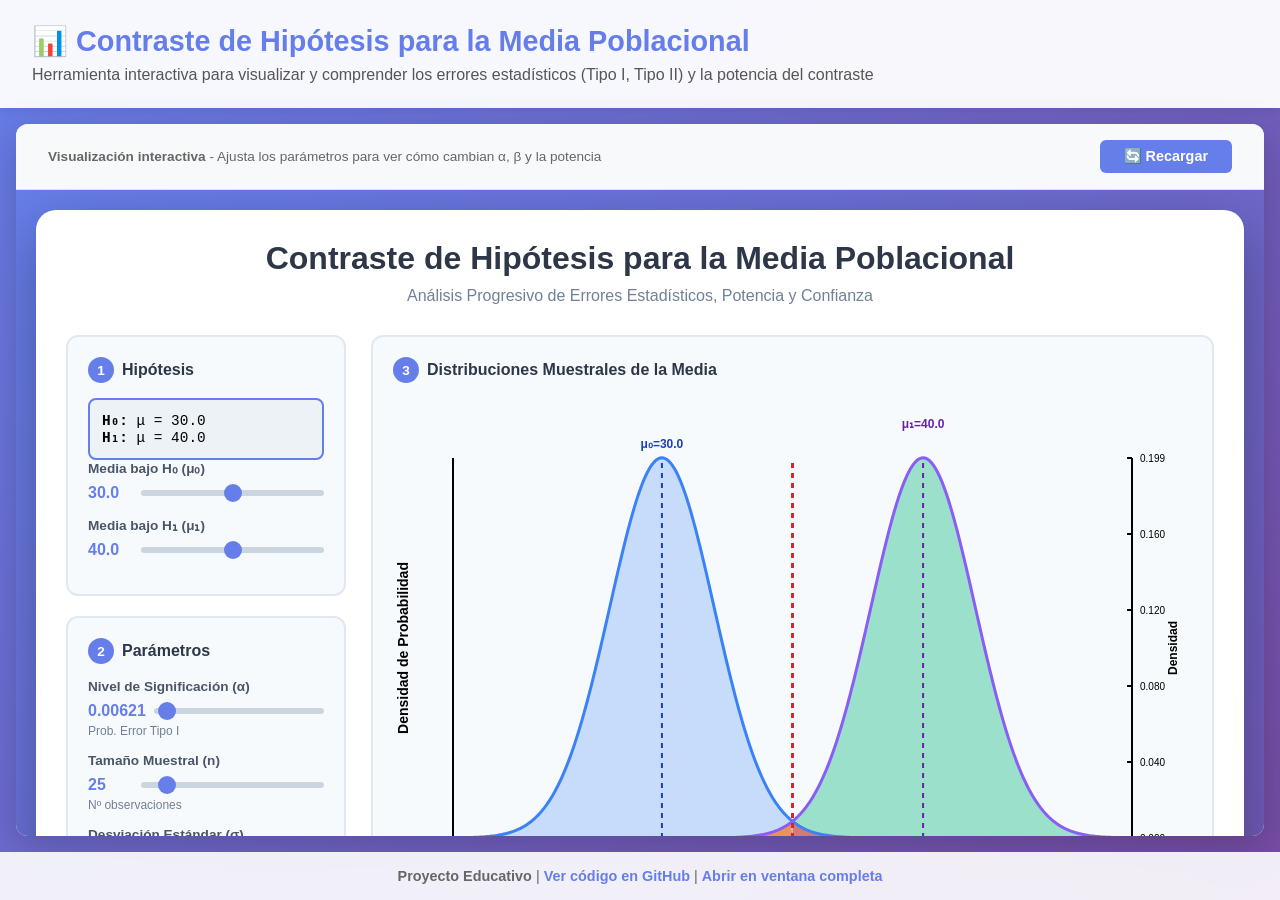
==== wrapper.html @ 3b8f138b "Añadir página wrapper con iframe incrustado para servidor estático" ====
<!DOCTYPE html>
<html lang="es">
<head>
    <meta charset="UTF-8">
    <meta name="viewport" content="width=device-width, initial-scale=1.0">
    <title>Contraste de Hipótesis Estadísticas - Herramienta Interactiva</title>
    <style>
        * {
            margin: 0;
            padding: 0;
            box-sizing: border-box;
        }

        body {
            font-family: -apple-system, BlinkMacSystemFont, 'Segoe UI', Roboto, Oxygen, Ubuntu, Cantarell, sans-serif;
            background: linear-gradient(135deg, #667eea 0%, #764ba2 100%);
            min-height: 100vh;
            display: flex;
            flex-direction: column;
        }

        header {
            background: rgba(255, 255, 255, 0.95);
            padding: 1.5rem 2rem;
            box-shadow: 0 2px 10px rgba(0, 0, 0, 0.1);
        }

        header h1 {
            color: #667eea;
            font-size: 1.8rem;
            margin-bottom: 0.5rem;
        }

        header p {
            color: #555;
            font-size: 1rem;
        }

        .container {
            flex: 1;
            display: flex;
            flex-direction: column;
            padding: 1rem;
            max-width: 1800px;
            width: 100%;
            margin: 0 auto;
        }

        .iframe-wrapper {
            flex: 1;
            background: white;
            border-radius: 12px;
            box-shadow: 0 10px 40px rgba(0, 0, 0, 0.2);
            overflow: hidden;
            display: flex;
            flex-direction: column;
        }

        iframe {
            flex: 1;
            width: 100%;
            border: none;
            min-height: 600px;
        }

        footer {
            background: rgba(255, 255, 255, 0.9);
            padding: 1rem 2rem;
            text-align: center;
            color: #666;
            font-size: 0.9rem;
        }

        footer a {
            color: #667eea;
            text-decoration: none;
            font-weight: 600;
        }

        footer a:hover {
            text-decoration: underline;
        }

        .controls {
            padding: 1rem 2rem;
            background: #f8f9fa;
            border-bottom: 1px solid #e0e0e0;
            display: flex;
            justify-content: space-between;
            align-items: center;
        }

        .controls button {
            background: #667eea;
            color: white;
            border: none;
            padding: 0.5rem 1.5rem;
            border-radius: 6px;
            cursor: pointer;
            font-size: 0.9rem;
            font-weight: 600;
            transition: background 0.3s;
        }

        .controls button:hover {
            background: #5568d3;
        }

        .controls .info {
            font-size: 0.85rem;
            color: #666;
        }

        @media (max-width: 768px) {
            header h1 {
                font-size: 1.4rem;
            }

            header p {
                font-size: 0.9rem;
            }

            .controls {
                flex-direction: column;
                gap: 1rem;
                align-items: flex-start;
            }

            iframe {
                min-height: 500px;
            }
        }
    </style>
</head>
<body>
    <header>
        <h1>📊 Contraste de Hipótesis para la Media Poblacional</h1>
        <p>Herramienta interactiva para visualizar y comprender los errores estadísticos (Tipo I, Tipo II) y la potencia del contraste</p>
    </header>

    <div class="container">
        <div class="iframe-wrapper">
            <div class="controls">
                <div class="info">
                    <strong>Visualización interactiva</strong> - Ajusta los parámetros para ver cómo cambian α, β y la potencia
                </div>
                <button onclick="reloadIframe()">🔄 Recargar</button>
            </div>
            <iframe
                id="hypothesis-frame"
                src="https://upocuantitativo.github.io/hipotesis/"
                title="Contraste de Hipótesis Interactivo"
                loading="lazy"
            ></iframe>
        </div>
    </div>

    <footer>
        <p>
            <strong>Proyecto Educativo</strong> |
            <a href="https://github.com/upocuantitativo/hipotesis" target="_blank">Ver código en GitHub</a> |
            <a href="https://upocuantitativo.github.io/hipotesis/" target="_blank">Abrir en ventana completa</a>
        </p>
    </footer>

    <script>
        function reloadIframe() {
            const iframe = document.getElementById('hypothesis-frame');
            iframe.src = iframe.src;
        }

        // Mensaje de carga
        const iframe = document.getElementById('hypothesis-frame');
        iframe.addEventListener('load', function() {
            console.log('Visualización cargada correctamente');
        });

        // Ajustar altura del iframe dinámicamente si es necesario
        window.addEventListener('resize', function() {
            // El CSS ya maneja esto con flex, pero lo dejamos por si acaso
        });
    </script>
</body>
</html>
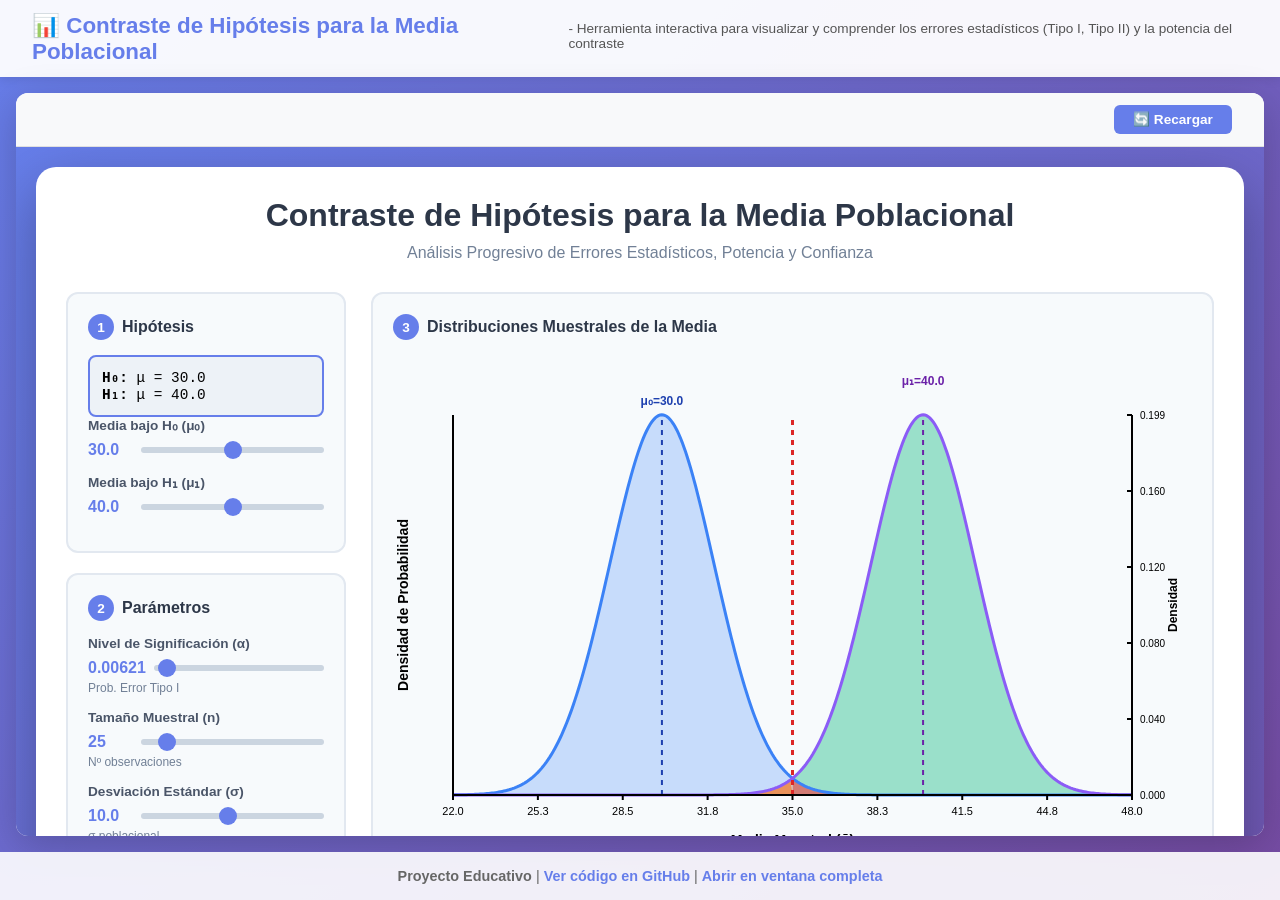
==== commit 4ecc2910: "Hacer encabezado más compacto en una sola línea y eliminar texto de controles" ====
--- a/wrapper.html
+++ b/wrapper.html
@@ -21,19 +21,23 @@
 
         header {
             background: rgba(255, 255, 255, 0.95);
-            padding: 1.5rem 2rem;
+            padding: 0.75rem 2rem;
             box-shadow: 0 2px 10px rgba(0, 0, 0, 0.1);
+            display: flex;
+            align-items: baseline;
+            gap: 0.75rem;
         }
 
         header h1 {
             color: #667eea;
-            font-size: 1.8rem;
-            margin-bottom: 0.5rem;
+            font-size: 1.4rem;
+            margin: 0;
         }
 
         header p {
             color: #555;
-            font-size: 1rem;
+            font-size: 0.85rem;
+            margin: 0;
         }
 
         .container {
@@ -82,11 +86,11 @@
         }
 
         .controls {
-            padding: 1rem 2rem;
+            padding: 0.75rem 2rem;
             background: #f8f9fa;
             border-bottom: 1px solid #e0e0e0;
             display: flex;
-            justify-content: space-between;
+            justify-content: flex-end;
             align-items: center;
         }
 
@@ -94,10 +98,10 @@
             background: #667eea;
             color: white;
             border: none;
-            padding: 0.5rem 1.5rem;
+            padding: 0.4rem 1.2rem;
             border-radius: 6px;
             cursor: pointer;
-            font-size: 0.9rem;
+            font-size: 0.85rem;
             font-weight: 600;
             transition: background 0.3s;
         }
@@ -106,24 +110,19 @@
             background: #5568d3;
         }
 
-        .controls .info {
-            font-size: 0.85rem;
-            color: #666;
-        }
+        @media (max-width: 768px) {
+            header {
+                flex-direction: column;
+                align-items: flex-start;
+                gap: 0.25rem;
+            }
 
-        @media (max-width: 768px) {
             header h1 {
-                font-size: 1.4rem;
+                font-size: 1.1rem;
             }
 
             header p {
-                font-size: 0.9rem;
-            }
-
-            .controls {
-                flex-direction: column;
-                gap: 1rem;
-                align-items: flex-start;
+                font-size: 0.75rem;
             }
 
             iframe {
@@ -135,15 +134,12 @@
 <body>
     <header>
         <h1>📊 Contraste de Hipótesis para la Media Poblacional</h1>
-        <p>Herramienta interactiva para visualizar y comprender los errores estadísticos (Tipo I, Tipo II) y la potencia del contraste</p>
+        <p>- Herramienta interactiva para visualizar y comprender los errores estadísticos (Tipo I, Tipo II) y la potencia del contraste</p>
     </header>
 
     <div class="container">
         <div class="iframe-wrapper">
             <div class="controls">
-                <div class="info">
-                    <strong>Visualización interactiva</strong> - Ajusta los parámetros para ver cómo cambian α, β y la potencia
-                </div>
                 <button onclick="reloadIframe()">🔄 Recargar</button>
             </div>
             <iframe
